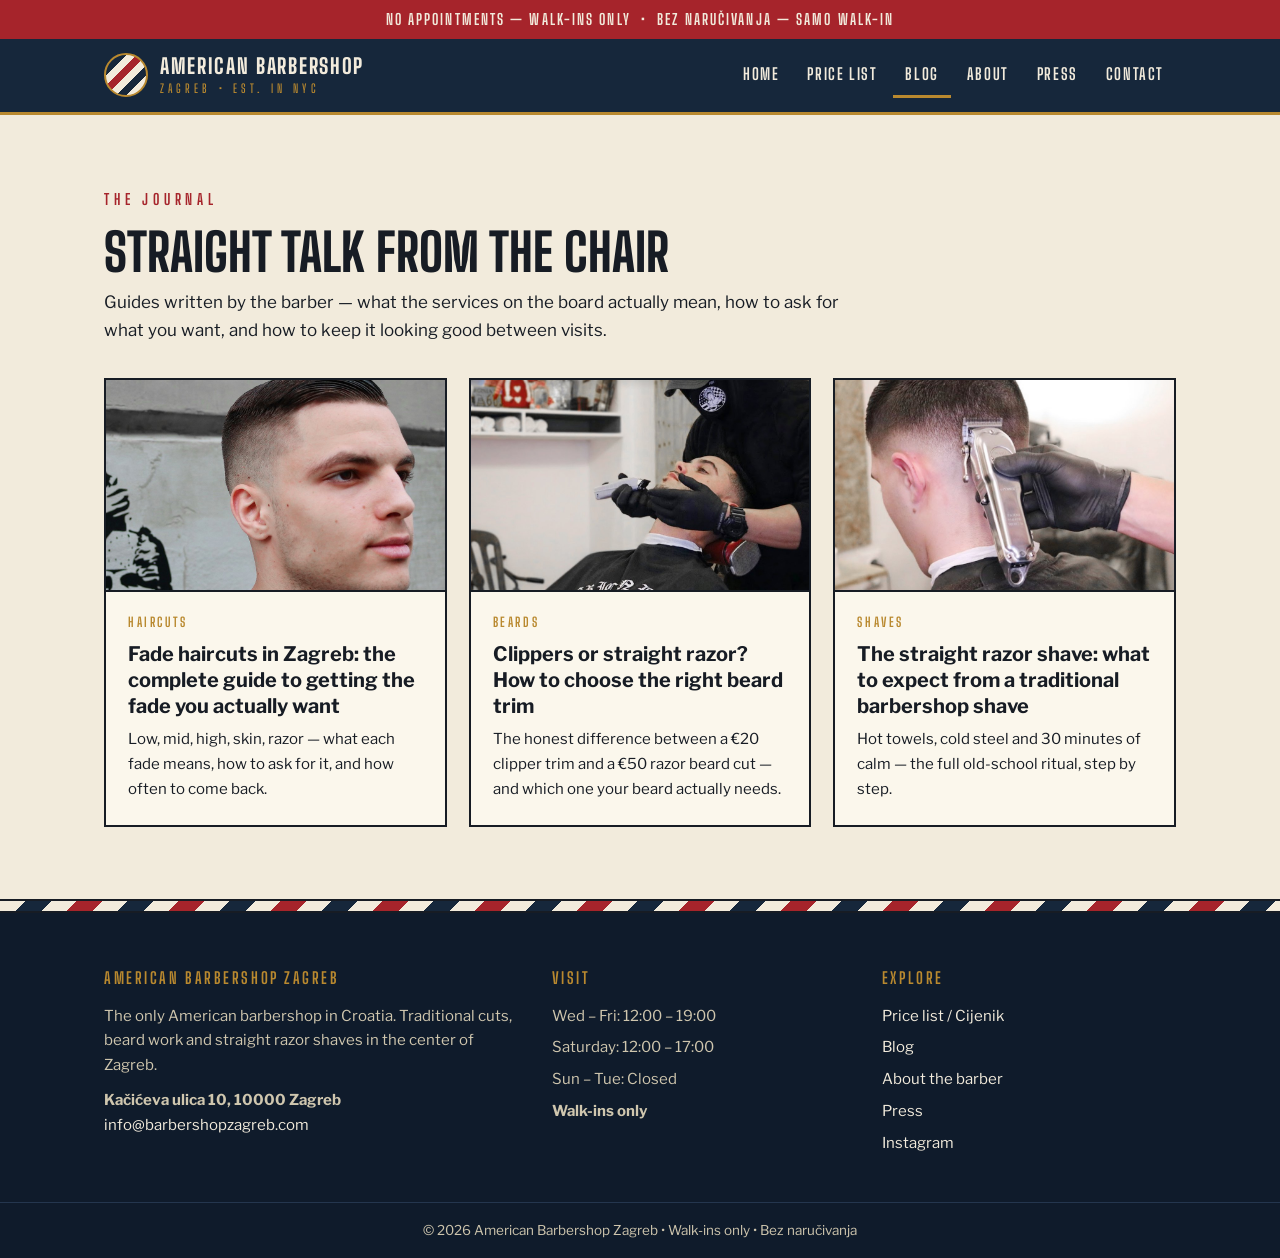
==== blog/index.html @ 20a3885d "Update prices for deal and replace React with JS" ====
<!DOCTYPE html>
<html lang="en">
<head>
  <meta charset="UTF-8">
  <meta name="viewport" content="width=device-width, initial-scale=1.0">
  <title>Barbershop Journal | Grooming Guides from American Barbershop Zagreb</title>
  <meta name="description" content="Haircut and grooming guides written by the barber at American Barbershop Zagreb: fade haircuts explained, beard trim advice, straight razor shaves and more.">
  <link rel="canonical" href="https://www.barbershopzagreb.com/blog/">
  <meta property="og:type" content="website">
  <meta property="og:title" content="Barbershop Journal — American Barbershop Zagreb">
  <meta property="og:description" content="Grooming guides and straight talk from the chair, written by the barber.">
  <meta property="og:url" content="https://www.barbershopzagreb.com/blog/">
  <link rel="preconnect" href="https://fonts.googleapis.com">
  <link rel="preconnect" href="https://fonts.gstatic.com" crossorigin>
  <link href="https://fonts.googleapis.com/css2?family=Big+Shoulders+Display:wght@600;700;800&family=Libre+Franklin:ital,wght@0,400;0,600;0,700;1,400&display=swap" rel="stylesheet">
  <link rel="stylesheet" href="../css/style.css">
  <script type="application/ld+json">
  {
    "@context": "https://schema.org",
    "@type": "Blog",
    "name": "Barbershop Journal",
    "url": "https://www.barbershopzagreb.com/blog/",
    "publisher": { "@id": "https://www.barbershopzagreb.com/#barbershop" }
  }
  </script>
</head>
<body>
  <div class="topbar">No appointments — walk-ins only &nbsp;•&nbsp; Bez naručivanja — samo walk-in</div>
  <header class="site-header">
    <div class="header-inner">
      <a class="brand" href="../index.html">
        <span class="brand-mark" aria-hidden="true"></span>
        <span class="brand-text"><span class="b1">American Barbershop</span><br><span class="b2">Zagreb • Est. in NYC</span></span>
      </a>
      <button class="nav-toggle" aria-expanded="false" aria-controls="nav">Menu</button>
      <nav class="nav" id="nav" aria-label="Main navigation">
        <a href="../index.html">Home</a>
        <a href="../pricelist.html">Price List</a>
        <a href="index.html" aria-current="page">Blog</a>
        <a href="../about.html">About</a>
        <a href="../press.html">Press</a>
        <a href="../contact.html">Contact</a>
      </nav>
    </div>
  </header>

  <main>
    <section class="section">
      <div class="wrap">
        <p class="eyebrow" style="color:var(--red)">The journal</p>
        <h1 class="title">Straight talk from the chair</h1>
        <p class="sub">Guides written by the barber — what the services on the board actually mean, how to ask for what you want, and how to keep it looking good between visits.</p>
        <div class="post-grid">
          <article class="post-card">
            <figure><img src="../images/fade-haircut-zagreb.jpg" alt="Fresh fade haircut at American Barbershop Zagreb" loading="lazy"></figure>
            <div class="pad">
              <p class="tag">Haircuts</p>
              <h3><a href="fade-haircut-zagreb.html">Fade haircuts in Zagreb: the complete guide to getting the fade you actually want</a></h3>
              <p>Low, mid, high, skin, razor — what each fade means, how to ask for it, and how often to come back.</p>
            </div>
          </article>
          <article class="post-card">
            <figure><img src="../images/beard-trim-zagreb.jpg" alt="Beard trim with straight razor detailing in Zagreb" loading="lazy"></figure>
            <div class="pad">
              <p class="tag">Beards</p>
              <h3><a href="beard-trim-zagreb.html">Clippers or straight razor? How to choose the right beard trim</a></h3>
              <p>The honest difference between a €20 clipper trim and a €50 razor beard cut — and which one your beard actually needs.</p>
            </div>
          </article>
          <article class="post-card">
            <figure><img src="../images/razor-shave-zagreb.jpg" alt="Traditional straight razor shave in a Zagreb barbershop" loading="lazy"></figure>
            <div class="pad">
              <p class="tag">Shaves</p>
              <h3><a href="straight-razor-shave-zagreb.html">The straight razor shave: what to expect from a traditional barbershop shave</a></h3>
              <p>Hot towels, cold steel and 30 minutes of calm — the full old-school ritual, step by step.</p>
            </div>
          </article>
        </div>
      </div>
    </section>
  </main>

  <div class="pole-ribbon" aria-hidden="true"></div>
  <footer class="site-footer">
    <div class="footer-grid">
      <div>
        <h4>American Barbershop Zagreb</h4>
        <p>The only American barbershop in Croatia. Traditional cuts, beard work and straight razor shaves in the center of Zagreb.</p>
        <p style="margin-top:10px"><strong>Kačićeva ulica 10, 10000 Zagreb</strong><br><a href="mailto:info@barbershopzagreb.com">info@barbershopzagreb.com</a></p>
      </div>
      <div>
        <h4>Visit</h4>
        <ul>
          <li>Wed – Fri: 12:00 – 19:00</li>
          <li>Saturday: 12:00 – 17:00</li>
          <li>Sun – Tue: Closed</li>
          <li><strong>Walk-ins only</strong></li>
        </ul>
      </div>
      <div>
        <h4>Explore</h4>
        <ul>
          <li><a href="../pricelist.html">Price list / Cijenik</a></li>
          <li><a href="index.html">Blog</a></li>
          <li><a href="../about.html">About the barber</a></li>
          <li><a href="../press.html">Press</a></li>
          <li><a href="https://www.instagram.com/barbershop.zagreb/" rel="noopener">Instagram</a></li>
        </ul>
      </div>
    </div>
    <p class="copyline">© 2026 American Barbershop Zagreb • Walk-ins only • Bez naručivanja</p>
  </footer>
  <script src="../js/main.js"></script>
</body>
</html>
---- css/style.css ----
/* ============================================================
   THE AMERICAN BARBER SHOP — ZAGREB
   Design system: American enamel signage / wood-type poster
   Palette: pole red, shop navy, enamel cream, brass
   Type: Big Shoulders Display (display) + Libre Franklin (body)
   Signature: the animated barber pole
   ============================================================ */

:root {
  --red: #a6242b;
  --red-dark: #7f181e;
  --navy: #16273b;
  --navy-deep: #0f1b2b;
  --cream: #f2ebdc;
  --cream-dark: #e6dcc6;
  --brass: #b9892f;
  --ink: #171c24;
  --line: #d5c9ae;
  --display: "Big Shoulders Display", "Arial Narrow", "Helvetica Neue", sans-serif;
  --body: "Libre Franklin", "Franklin Gothic Medium", Arial, sans-serif;
  --maxw: 1120px;
}

* { margin: 0; padding: 0; box-sizing: border-box; }
html { scroll-behavior: smooth; }

body {
  font-family: var(--body);
  color: var(--ink);
  background: var(--cream);
  line-height: 1.65;
  font-size: 17px;
}

img { max-width: 100%; display: block; }
a { color: var(--red); }
a:focus-visible, button:focus-visible { outline: 3px solid var(--brass); outline-offset: 2px; }

.wrap { max-width: var(--maxw); margin: 0 auto; padding: 0 24px; }

/* ---------- Barber pole (signature) ---------- */
.pole-ribbon {
  height: 14px;
  background: repeating-linear-gradient(
    -45deg,
    var(--red) 0 18px,
    var(--cream) 18px 36px,
    var(--navy) 36px 54px,
    var(--cream) 54px 72px
  );
  background-size: 102px 102px;
  animation: pole-slide 3.2s linear infinite;
  border-top: 2px solid var(--ink);
  border-bottom: 2px solid var(--ink);
}
@keyframes pole-slide { to { background-position: 102px 0; } }
@media (prefers-reduced-motion: reduce) {
  .pole-ribbon, .hero-pole::before { animation: none !important; }
}

/* ---------- Top bar ---------- */
.topbar {
  background: var(--red);
  color: var(--cream);
  text-align: center;
  font-family: var(--display);
  font-weight: 700;
  letter-spacing: 0.14em;
  text-transform: uppercase;
  font-size: 15px;
  padding: 7px 12px;
}

/* ---------- Header / nav ---------- */
.site-header {
  background: var(--navy);
  color: var(--cream);
  border-bottom: 3px solid var(--brass);
}
.header-inner {
  display: flex;
  align-items: center;
  justify-content: space-between;
  gap: 20px;
  padding: 14px 24px;
  max-width: var(--maxw);
  margin: 0 auto;
}
.brand { display: flex; align-items: center; gap: 12px; text-decoration: none; color: var(--cream); }
.brand-mark {
  width: 44px; height: 44px; border-radius: 50%;
  border: 2px solid var(--brass);
  background:
    repeating-linear-gradient(-45deg, var(--red) 0 7px, var(--cream) 7px 14px, var(--navy) 14px 21px, var(--cream) 21px 28px);
  flex: none;
}
.brand-text { font-family: var(--display); line-height: 1.05; }
.brand-text .b1 { font-size: 21px; font-weight: 800; letter-spacing: 0.08em; text-transform: uppercase; }
.brand-text .b2 { font-size: 12px; letter-spacing: 0.34em; text-transform: uppercase; color: var(--brass); font-weight: 600; }

.nav { display: flex; gap: 4px; flex-wrap: wrap; }
.nav a {
  color: var(--cream);
  text-decoration: none;
  font-family: var(--display);
  font-weight: 700;
  text-transform: uppercase;
  letter-spacing: 0.1em;
  font-size: 16px;
  padding: 8px 12px;
  border-bottom: 3px solid transparent;
}
.nav a:hover { color: #fff; border-bottom-color: var(--red); }
.nav a[aria-current="page"] { border-bottom-color: var(--brass); }

.nav-toggle {
  display: none;
  background: none; border: 2px solid var(--brass); color: var(--cream);
  font-family: var(--display); font-weight: 700; letter-spacing: 0.1em;
  padding: 8px 14px; text-transform: uppercase; cursor: pointer; font-size: 15px;
}

@media (max-width: 820px) {
  .nav-toggle { display: block; }
  .nav {
    display: none;
    position: absolute; left: 0; right: 0; z-index: 40;
    background: var(--navy-deep);
    flex-direction: column;
    padding: 8px 24px 18px;
    border-bottom: 3px solid var(--brass);
  }
  .nav.open { display: flex; }
  .header-inner { position: relative; }
}

/* ---------- Hero ---------- */
.hero {
  background: var(--navy);
  color: var(--cream);
  position: relative;
  overflow: hidden;
}
.hero-grid {
  display: grid;
  grid-template-columns: 64px 1.2fr 1fr;
  gap: 40px;
  max-width: var(--maxw);
  margin: 0 auto;
  padding: 0 24px;
  min-height: 540px;
  align-items: center;
}
.hero-pole {
  align-self: stretch;
  position: relative;
  border-left: 3px solid var(--brass);
  border-right: 3px solid var(--brass);
  background: var(--cream);
  overflow: hidden;
}
.hero-pole::before {
  content: "";
  position: absolute; inset: 0;
  background: repeating-linear-gradient(
    -55deg,
    var(--red) 0 22px,
    var(--cream) 22px 44px,
    var(--navy) 44px 66px,
    var(--cream) 66px 88px
  );
  background-size: 100% 155px;
  animation: pole-down 4s linear infinite;
}
@keyframes pole-down { to { background-position: 0 155px; } }

.hero-copy { padding: 64px 0; }
.eyebrow {
  font-family: var(--display);
  color: var(--brass);
  text-transform: uppercase;
  letter-spacing: 0.32em;
  font-weight: 700;
  font-size: 15px;
  margin-bottom: 14px;
}
.hero h1 {
  font-family: var(--display);
  font-weight: 800;
  text-transform: uppercase;
  font-size: clamp(46px, 6.4vw, 84px);
  line-height: 0.95;
  letter-spacing: 0.01em;
}
.hero h1 .accent { color: var(--red); -webkit-text-stroke: 1px var(--cream); }
.hero p.lede { margin: 22px 0 30px; font-size: 19px; max-width: 46ch; color: #e9e2d2; }

.btn-row { display: flex; gap: 14px; flex-wrap: wrap; }
.btn {
  display: inline-block;
  font-family: var(--display);
  font-weight: 800;
  text-transform: uppercase;
  letter-spacing: 0.12em;
  font-size: 17px;
  text-decoration: none;
  padding: 13px 26px;
  border: 2px solid var(--cream);
}
.btn-primary { background: var(--red); color: var(--cream); border-color: var(--red); }
.btn-primary:hover { background: var(--red-dark); border-color: var(--red-dark); }
.btn-ghost { color: var(--cream); }
.btn-ghost:hover { background: var(--cream); color: var(--navy); }

.hero-card {
  background: var(--cream);
  color: var(--ink);
  border: 3px solid var(--ink);
  box-shadow: 8px 8px 0 var(--red);
  padding: 26px 28px;
  margin: 48px 0;
}
.hero-card h2 {
  font-family: var(--display);
  text-transform: uppercase;
  letter-spacing: 0.1em;
  font-size: 22px;
  border-bottom: 2px solid var(--ink);
  padding-bottom: 8px;
  margin-bottom: 12px;
}
.hours { width: 100%; border-collapse: collapse; font-size: 16px; }
.hours td { padding: 4px 0; }
.hours td:last-child { text-align: right; font-variant-numeric: tabular-nums; font-weight: 600; }
.hours .closed td:last-child { color: #8a8071; font-weight: 400; }
.hero-card .addr { margin-top: 12px; font-size: 15px; border-top: 1px dashed var(--ink); padding-top: 10px; }

@media (max-width: 940px) {
  .hero-grid { grid-template-columns: 40px 1fr; }
  .hero-card-col { grid-column: 2; }
  .hero-card { margin-top: 0; }
}
@media (max-width: 560px) {
  .hero-grid { grid-template-columns: 26px 1fr; gap: 22px; }
}

/* ---------- Sections ---------- */
.section { padding: 72px 0; }
.section-dark { background: var(--navy); color: var(--cream); }
.section-red { background: var(--red); color: var(--cream); }
.section h2.title, h1.title {
  font-family: var(--display);
  font-weight: 800;
  text-transform: uppercase;
  font-size: clamp(32px, 4.4vw, 52px);
  line-height: 1;
  margin-bottom: 10px;
}
.section .sub { max-width: 62ch; margin-bottom: 34px; }
.section-dark .sub { color: #e9e2d2; }

/* Services */
.svc-grid { display: grid; grid-template-columns: repeat(3, 1fr); gap: 22px; }
.svc {
  background: #fbf7ec;
  border: 2px solid var(--ink);
  padding: 24px;
  box-shadow: 6px 6px 0 var(--navy);
}
.svc h3 { font-family: var(--display); text-transform: uppercase; letter-spacing: 0.08em; font-size: 22px; margin-bottom: 8px; }
.svc .price { font-family: var(--display); font-weight: 800; color: var(--red); font-size: 26px; }
.svc p { font-size: 15.5px; margin: 8px 0 0; }
@media (max-width: 900px) { .svc-grid { grid-template-columns: 1fr 1fr; } }
@media (max-width: 580px) { .svc-grid { grid-template-columns: 1fr; } }

/* Menu board (pricelist) */
.board {
  background: var(--navy-deep);
  color: var(--cream);
  border: 3px solid var(--brass);
  padding: 40px clamp(20px, 5vw, 56px);
  max-width: 860px;
  margin: 0 auto;
}
.board h2 {
  font-family: var(--display); text-transform: uppercase; text-align: center;
  letter-spacing: 0.2em; font-size: 30px; color: var(--brass); margin: 26px 0 14px;
}
.board h2:first-child { margin-top: 0; }
.price-row {
  display: flex; align-items: baseline; gap: 10px;
  padding: 9px 0;
}
.price-row .name { text-transform: uppercase; font-weight: 600; letter-spacing: 0.04em; font-size: 16px; }
.price-row .name small { display: block; text-transform: none; letter-spacing: 0; font-weight: 400; color: #bfb59d; font-size: 13.5px; }
.price-row .dots { flex: 1; border-bottom: 2px dotted #4a5a70; transform: translateY(-4px); }
.price-row .amt { font-family: var(--display); font-weight: 800; font-size: 22px; color: var(--cream); white-space: nowrap; }

/* Press */
.press-grid { display: grid; grid-template-columns: repeat(3, 1fr); gap: 22px; }
.press-card {
  background: #fbf7ec; border: 2px solid var(--ink); padding: 24px;
  display: flex; flex-direction: column; gap: 10px;
}
.press-card .src { font-family: var(--display); text-transform: uppercase; letter-spacing: 0.2em; color: var(--red); font-weight: 700; font-size: 14px; }
.press-card h3 { font-size: 19px; line-height: 1.35; }
.press-card a { color: var(--ink); text-decoration: none; }
.press-card a:hover { color: var(--red); }
.press-card .read { margin-top: auto; font-weight: 600; color: var(--red); font-size: 15px; }
@media (max-width: 820px) { .press-grid { grid-template-columns: 1fr; } }

/* Blog cards */
.post-grid { display: grid; grid-template-columns: repeat(3, 1fr); gap: 22px; }
.post-card { background: #fbf7ec; border: 2px solid var(--ink); display: flex; flex-direction: column; }
.post-card figure { aspect-ratio: 16/10; background: var(--navy); border-bottom: 2px solid var(--ink); overflow: hidden; }
.post-card figure img { width: 100%; height: 100%; object-fit: cover; }
.post-card .pad { padding: 20px 22px 24px; display: flex; flex-direction: column; gap: 8px; flex: 1; }
.post-card .tag { font-family: var(--display); text-transform: uppercase; letter-spacing: 0.2em; font-size: 13px; color: var(--brass); font-weight: 700; }
.post-card h3 { font-size: 20px; line-height: 1.3; }
.post-card h3 a { color: var(--ink); text-decoration: none; }
.post-card h3 a:hover { color: var(--red); }
.post-card p { font-size: 15px; }
@media (max-width: 900px) { .post-grid { grid-template-columns: 1fr; } }

/* Article */
.article { max-width: 720px; margin: 0 auto; padding: 64px 24px; }
.article h1 { font-family: var(--display); text-transform: uppercase; font-weight: 800; font-size: clamp(34px, 5vw, 52px); line-height: 1; margin-bottom: 8px; }
.article .meta { color: #756a54; font-size: 14.5px; margin-bottom: 28px; }
.article h2 { font-family: var(--display); text-transform: uppercase; font-size: 27px; margin: 38px 0 12px; letter-spacing: 0.03em; }
.article h3 { font-size: 19px; margin: 26px 0 8px; }
.article p { margin: 0 0 16px; }
.article ul, .article ol { margin: 0 0 16px 22px; }
.article li { margin-bottom: 6px; }
.article .callout {
  border: 2px solid var(--ink); background: #fbf7ec; box-shadow: 6px 6px 0 var(--red);
  padding: 20px 22px; margin: 28px 0;
}
.article .callout strong { font-family: var(--display); text-transform: uppercase; letter-spacing: 0.08em; }
.article figure { margin: 28px 0; border: 2px solid var(--ink); }
.article figcaption { font-size: 13.5px; padding: 8px 12px; background: var(--cream-dark); border-top: 2px solid var(--ink); }

/* Two-col about */
.split { display: grid; grid-template-columns: 1.1fr 0.9fr; gap: 44px; align-items: start; }
.split figure { border: 3px solid var(--ink); box-shadow: 10px 10px 0 var(--red); }
@media (max-width: 860px) { .split { grid-template-columns: 1fr; } }

/* Footer */
.site-footer { background: var(--navy-deep); color: #cfc6ae; font-size: 15px; }
.footer-grid {
  max-width: var(--maxw); margin: 0 auto; padding: 52px 24px 40px;
  display: grid; grid-template-columns: 1.4fr 1fr 1fr; gap: 36px;
}
.site-footer h4 { font-family: var(--display); text-transform: uppercase; letter-spacing: 0.16em; color: var(--brass); font-size: 16px; margin-bottom: 12px; }
.site-footer a { color: var(--cream); text-decoration: none; }
.site-footer a:hover { color: #fff; text-decoration: underline; }
.site-footer ul { list-style: none; }
.site-footer li { margin-bottom: 7px; }
.copyline { border-top: 1px solid #24364e; text-align: center; padding: 16px 24px; font-size: 13.5px; }
@media (max-width: 820px) { .footer-grid { grid-template-columns: 1fr; gap: 26px; } }

/* Utility */
.center { text-align: center; }
.mt-lg { margin-top: 40px; }
.badge-walkin {
  display: inline-block; background: var(--brass); color: var(--navy-deep);
  font-family: var(--display); font-weight: 800; text-transform: uppercase;
  letter-spacing: 0.12em; padding: 6px 14px; font-size: 15px; margin-bottom: 18px;
}
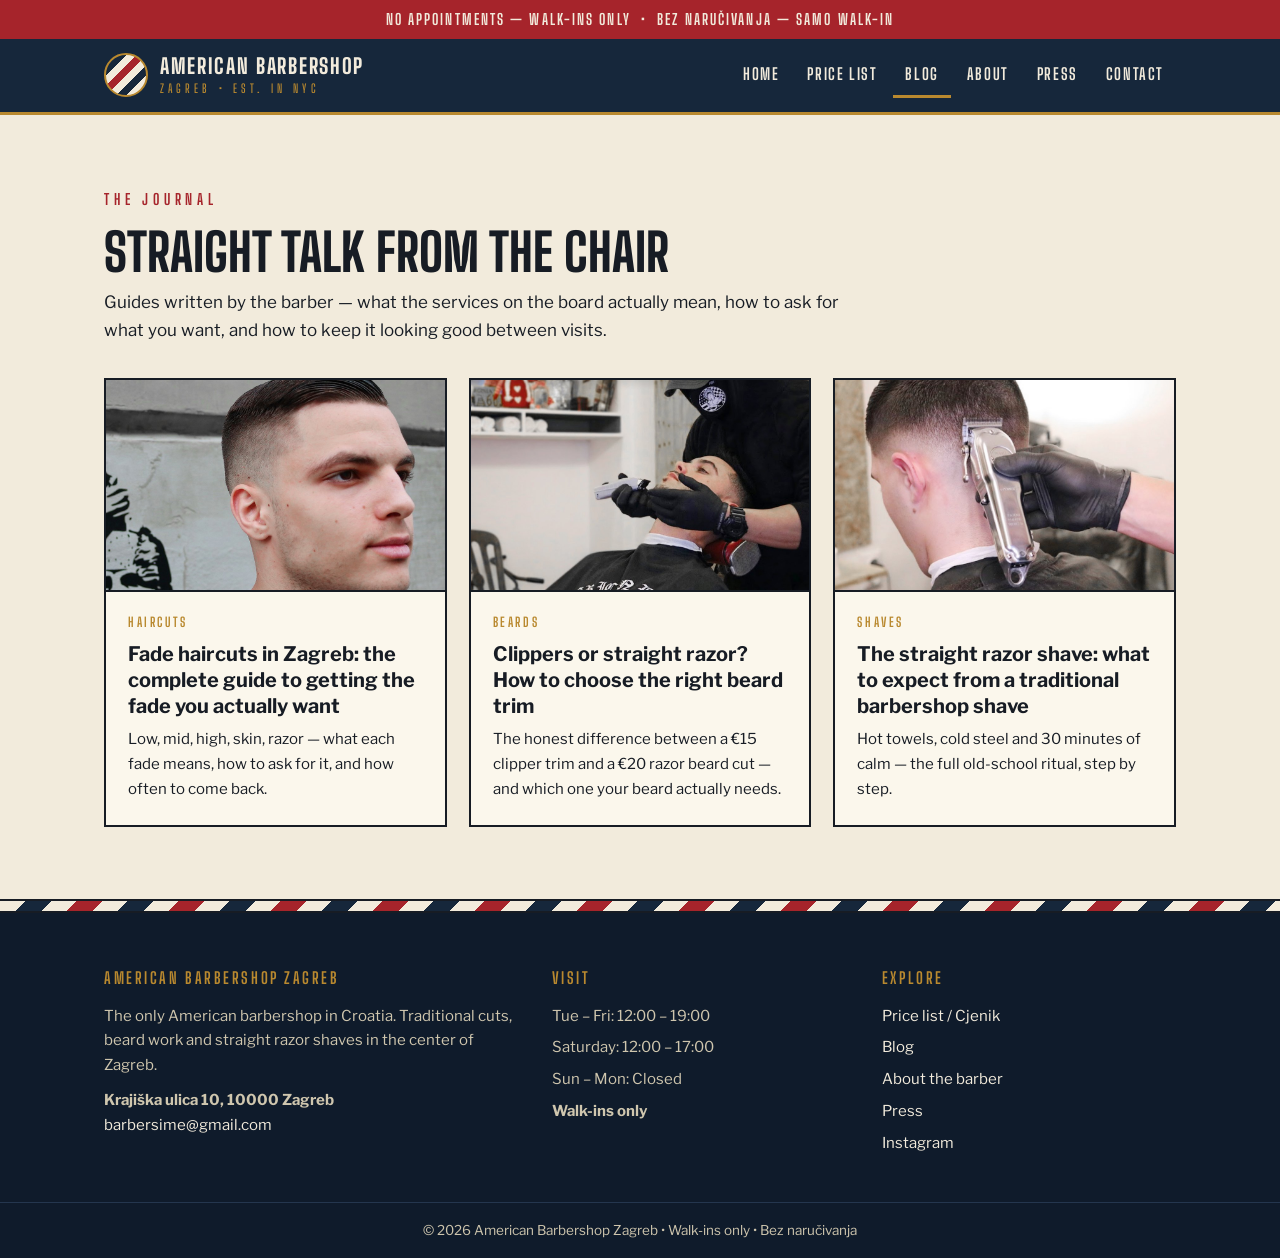
==== commit ceba8872: "chnaged the address and pricelist" ====
--- a/blog/index.html
+++ b/blog/index.html
@@ -64,7 +64,7 @@
             <div class="pad">
               <p class="tag">Beards</p>
               <h3><a href="beard-trim-zagreb.html">Clippers or straight razor? How to choose the right beard trim</a></h3>
-              <p>The honest difference between a €20 clipper trim and a €50 razor beard cut — and which one your beard actually needs.</p>
+              <p>The honest difference between a €15 clipper trim and a €20 razor beard cut — and which one your beard actually needs.</p>
             </div>
           </article>
           <article class="post-card">
@@ -86,21 +86,21 @@
       <div>
         <h4>American Barbershop Zagreb</h4>
         <p>The only American barbershop in Croatia. Traditional cuts, beard work and straight razor shaves in the center of Zagreb.</p>
-        <p style="margin-top:10px"><strong>Kačićeva ulica 10, 10000 Zagreb</strong><br><a href="mailto:info@barbershopzagreb.com">info@barbershopzagreb.com</a></p>
+        <p style="margin-top:10px"><strong>Krajiška ulica 10, 10000 Zagreb</strong><br><a href="mailto:barbersime@gmail.com">barbersime@gmail.com</a></p>
       </div>
       <div>
         <h4>Visit</h4>
         <ul>
-          <li>Wed – Fri: 12:00 – 19:00</li>
+          <li>Tue – Fri: 12:00 – 19:00</li>
           <li>Saturday: 12:00 – 17:00</li>
-          <li>Sun – Tue: Closed</li>
+          <li>Sun – Mon: Closed</li>
           <li><strong>Walk-ins only</strong></li>
         </ul>
       </div>
       <div>
         <h4>Explore</h4>
         <ul>
-          <li><a href="../pricelist.html">Price list / Cijenik</a></li>
+          <li><a href="../pricelist.html">Price list / Cjenik</a></li>
           <li><a href="index.html">Blog</a></li>
           <li><a href="../about.html">About the barber</a></li>
           <li><a href="../press.html">Press</a></li>
